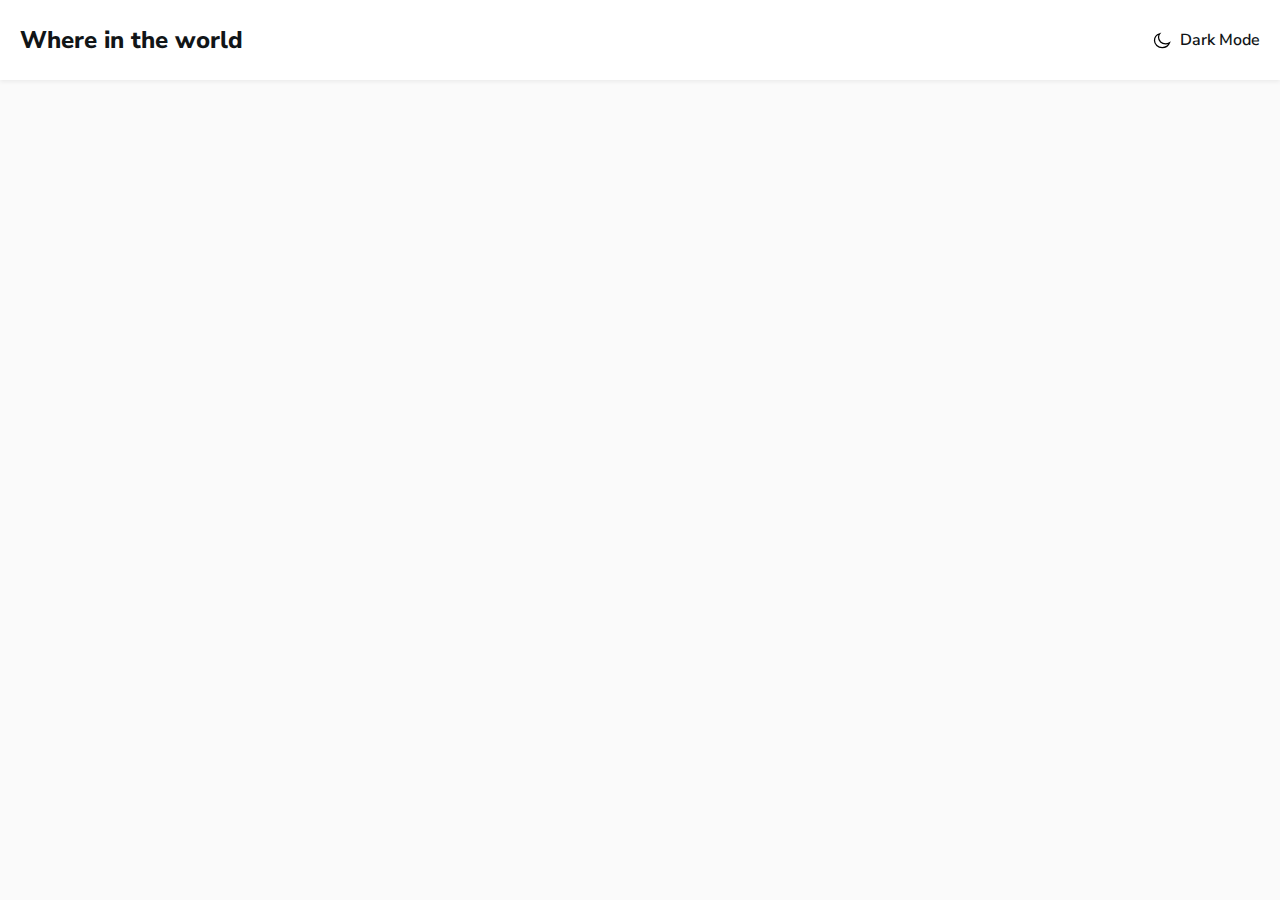
==== index.html @ f59e8380 "Add icon in svg form" ====
<!DOCTYPE html>
<html lang="en">
<head>
    <meta charset="UTF-8">
    <meta http-equiv="X-UA-Compatible" content="IE=edge">
    <meta name="viewport" content="width=device-width, initial-scale=1.0">
    <title>Project</title>

    <!-- Styles -->
    <link rel="stylesheet" href="css/normalize.css">
    <link rel="stylesheet" href="css/styles.css">

    <!-- FONTS -->
    <link rel="preconnect" href="https://fonts.googleapis.com">
    <link rel="preconnect" href="https://fonts.gstatic.com" crossorigin>
    <link href="https://fonts.googleapis.com/css2?family=Nunito+Sans:opsz,wght@6..12,300;6..12,400;6..12,600;6..12,800&display=swap" rel="stylesheet">

</head>
<body>
    
    <!-- SITE-HEADER -->
    <header class="site-header">
        <div class="site-header-container container">
            <a class="site-header-logo" href="index.html">Where in the world</a>
            <button class="site-header-theme-toggler" type="button">
                <span class="site-header-theme-toggler-inner">
                    <svg class="site-header-theme-toggler-icon" width="20" height="20" viewBox="0 0 20 20" xmlns="http://www.w3.org/2000/svg">
                        <path fill-rule="evenodd" clip-rule="evenodd" d="M13.5532 13.815C9.66857 13.815 6.51929 10.9278 6.51929 7.36821C6.51929 6.0253 6.96679 4.78158 7.73143 3.75C4.69036 4.69515 2.5 7.33122 2.5 10.4381C2.5 14.3385 5.94929 17.5 10.2036 17.5C13.5929 17.5 16.4696 15.4932 17.5 12.7045C16.375 13.4048 15.0161 13.815 13.5532 13.815Z" fill="white" stroke="currentColor" stroke-width="1.25"/>
                    </svg>
                    <span class="site-header-theme-toggler-text">Dark Mode</span>
                </span>
            </button>
        </div>
    </header>
    <script src="js/main.js"></script>
</body>
</html>
---- css/styles.css ----
/* CUSTOM PROPS */
:root {
    --text-color: #111517;
    --body-bg-color: #fafafa;
    --element-bg-color: #fff;
}


/* GLOBAL STYLES */

html {
    height: 100%;
    box-sizing: border-box;
    scroll-behavior: smooth;
}

*,
*::before,
*::after {
    box-sizing: inherit;
}

body {
    display: flex;
    flex-direction: column;
    height: 100%;
    padding: 0;
    margin: 0;
    font-size: 14px;
    line-height: 16px;
    font-family: "Nunito Sans", "Arial", sans-serif;
    background-color: var(--body-bg-color);
    color: var(--text-color);
}

img {
    max-width: 100%;
    height: auto;
}

a {
    text-decoration: none;
}


/* DARK-MODE */
.dark-mode {
    --body-bg-color: #202C36;
    --element-bg-color: #2B3844;
    --text-color: #fff;
}

/* CONTAINER */

.container {
    width: 100%;
    max-width: 1320px;
    padding-left: 20px;
    padding-right: 20px;
    margin-right: auto;
    margin-left: auto;
}

/* MAIN-CONTENT */

main {
    flex-grow: 1;
}


/* SITE-HEADER */
.site-header {
    padding-top: 24px;
    padding-bottom: 24px;
    background-color: var(--element-bg-color);
    box-shadow: 0px 2px 4px 0px rgba(0, 0, 0, 0.06);
    white-space: nowrap;
}

.site-header-container {
    display: flex;
    justify-content: space-between;
    align-items: center;
}

.site-header-logo {
    color: var(--text-color);
    font-size: 24px;
    font-style: normal;
    font-weight: 800;
    line-height: normal;
}

.site-header-logo:hover {
    opacity: 0.8;
}

.site-header-logo:active {
    opacity: 0.6;
}

.site-header-theme-toggler {
    padding: 0;
    border: 0;
    background-color: transparent;
}

.site-header-theme-toggler:hover {
    opacity: 0.8;
}

.site-header-theme-toggler:active {
    opacity: 0.6;
}

.site-header-theme-toggler-inner {
    display: flex;
    align-items: center;
}

.site-header-theme-toggler-text {
    margin-left: 8px;
    color: var(--text-color);
    font-size: 16px;
    font-style: normal;
    font-weight: 600;
    line-height: normal;
    cursor: pointer;
}
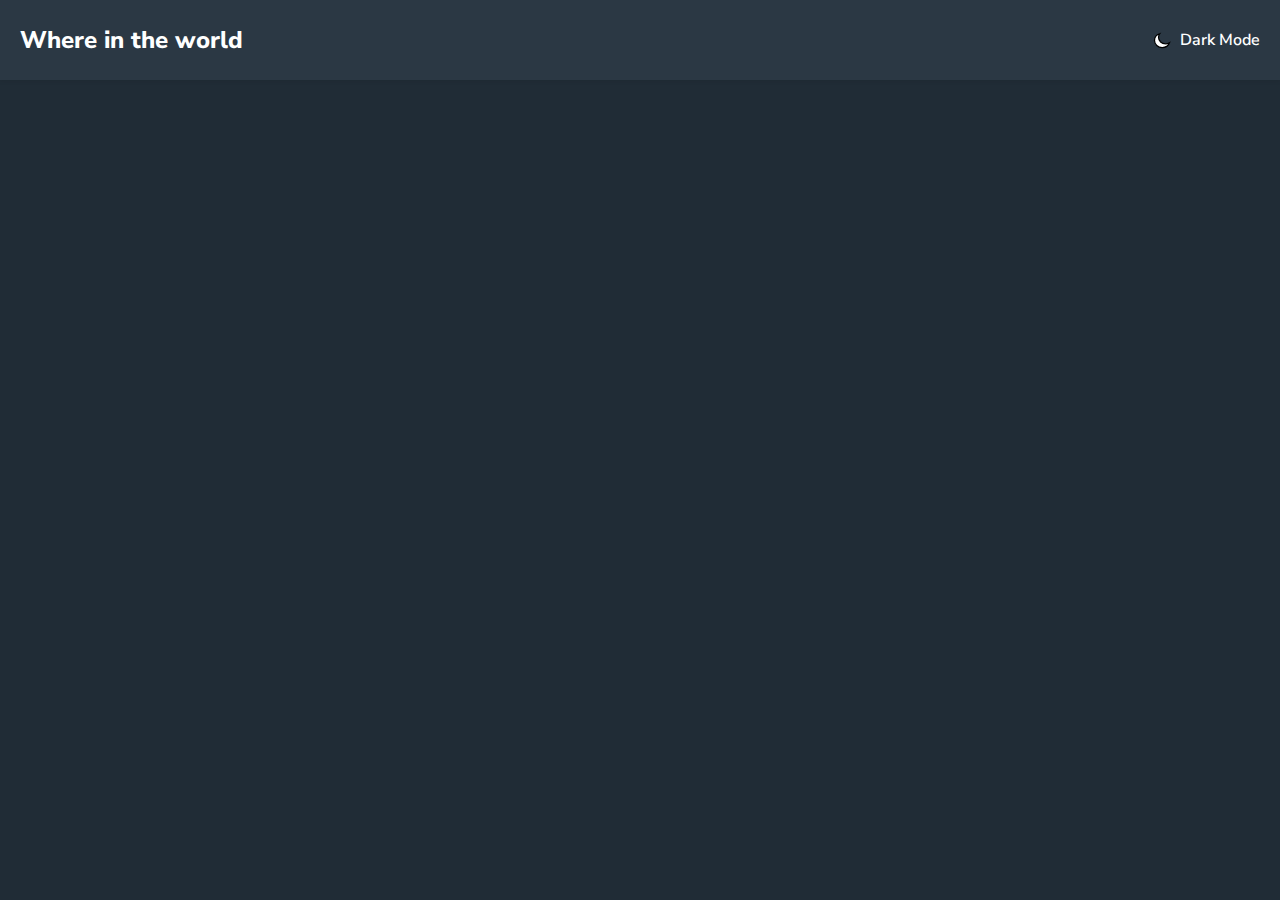
==== commit a491697b: "Toggle dark-theme on site-header-theme-toggler click" ====
--- a/index.html
+++ b/index.html
@@ -16,7 +16,7 @@
     <link href="https://fonts.googleapis.com/css2?family=Nunito+Sans:opsz,wght@6..12,300;6..12,400;6..12,600;6..12,800&display=swap" rel="stylesheet">
 
 </head>
-<body>
+<body class="dark-mode">
     
     <!-- SITE-HEADER -->
     <header class="site-header">
@@ -25,7 +25,7 @@
             <button class="site-header-theme-toggler" type="button">
                 <span class="site-header-theme-toggler-inner">
                     <svg class="site-header-theme-toggler-icon" width="20" height="20" viewBox="0 0 20 20" xmlns="http://www.w3.org/2000/svg">
-                        <path fill-rule="evenodd" clip-rule="evenodd" d="M13.5532 13.815C9.66857 13.815 6.51929 10.9278 6.51929 7.36821C6.51929 6.0253 6.96679 4.78158 7.73143 3.75C4.69036 4.69515 2.5 7.33122 2.5 10.4381C2.5 14.3385 5.94929 17.5 10.2036 17.5C13.5929 17.5 16.4696 15.4932 17.5 12.7045C16.375 13.4048 15.0161 13.815 13.5532 13.815Z" fill="white" stroke="currentColor" stroke-width="1.25"/>
+                        <path fill-rule="evenodd" clip-rule="evenodd" d="M13.5532 13.815C9.66857 13.815 6.51929 10.9278 6.51929 7.36821C6.51929 6.0253 6.96679 4.78158 7.73143 3.75C4.69036 4.69515 2.5 7.33122 2.5 10.4381C2.5 14.3385 5.94929 17.5 10.2036 17.5C13.5929 17.5 16.4696 15.4932 17.5 12.7045C16.375 13.4048 15.0161 13.815 13.5532 13.815Z" fill="#fff" stroke="currentColor" stroke-width="1.25"/>
                     </svg>
                     <span class="site-header-theme-toggler-text">Dark Mode</span>
                 </span>
--- a/css/styles.css
+++ b/css/styles.css
@@ -31,6 +31,8 @@
     font-family: "Nunito Sans", "Arial", sans-serif;
     background-color: var(--body-bg-color);
     color: var(--text-color);
+    transition: background-color 0.4s ease,
+        color 0.4s ease;
 }
 
 img {
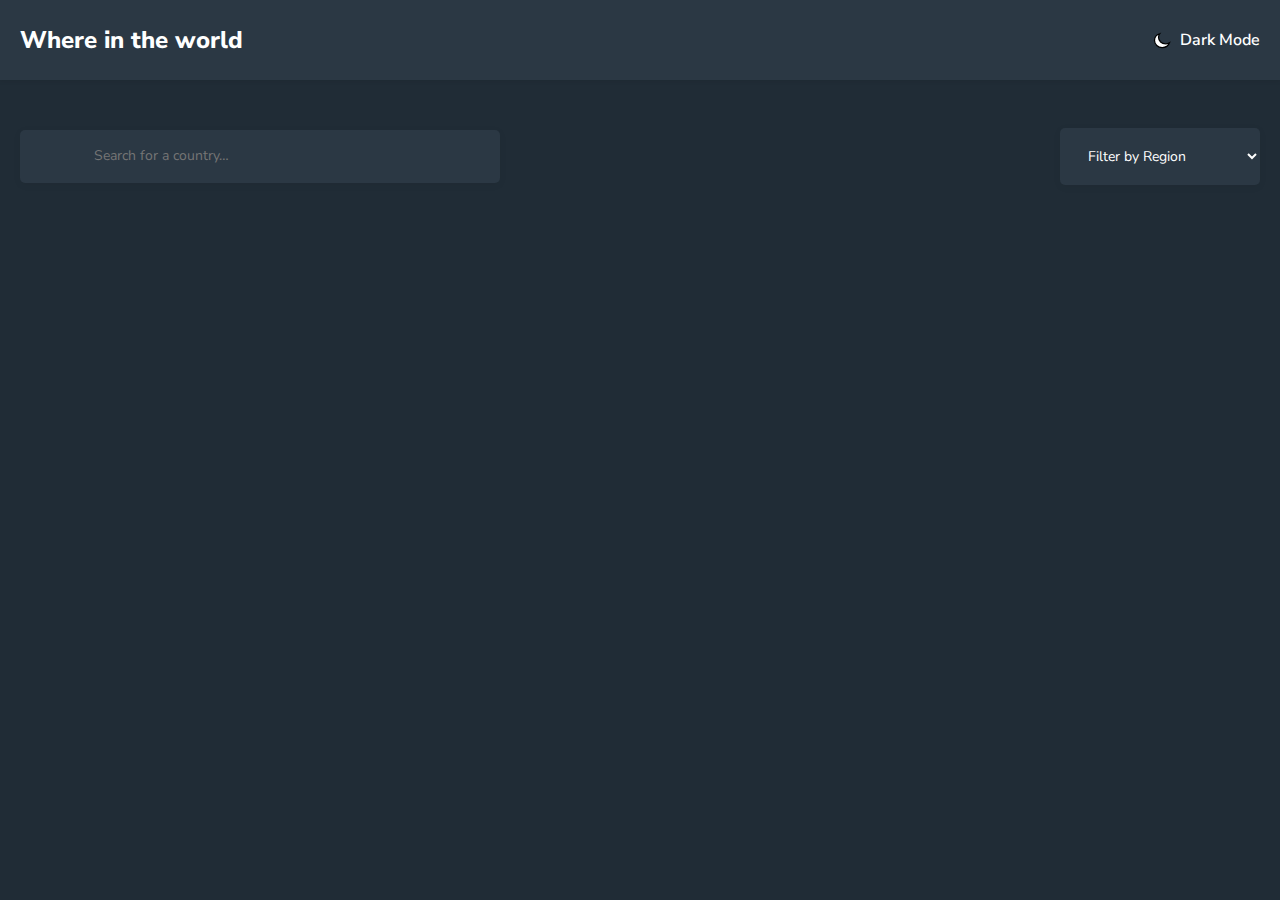
==== commit 6bcd70cf: "Add filters form" ====
--- a/index.html
+++ b/index.html
@@ -32,6 +32,24 @@
             </button>
         </div>
     </header>
+
+
+    <!-- MAIN-CONTENT -->
+    <main class="main-content">
+        <div class="container">
+            <form class="filters" action="https://echo.htmlacademy.ru" method="get">
+                <input class="filters-search-input" type="search" name="search" placeholder="Search for a country…" aria-label="Country-name" required>
+                <select class="filters-region-select" name="region"aria-label="Regions">
+                    <option selected disabled>Filter by Region</option>
+                    <option value="Africa">Africa</option>
+                    <option value="America">America</option>
+                    <option value="Asia">Asia</option>
+                    <option value="Europe">Europe</option>
+                    <option value="Oceania">Oceania</option>
+                </select>
+            </form>
+        </div>
+    </main>
     <script src="js/main.js"></script>
 </body>
 </html>--- a/css/styles.css
+++ b/css/styles.css
@@ -67,6 +67,8 @@
 
 main {
     flex-grow: 1;
+    padding-top: 48px;
+    padding-bottom: 48px;
 }
 
 
@@ -128,4 +130,32 @@
     font-weight: 600;
     line-height: normal;
     cursor: pointer;
+}
+
+
+/* FILTERS */
+.filters {
+    display: flex;
+    align-items: center;
+    justify-content: space-between;
+}
+
+.filters-search-input {
+    min-width: 480px;
+    padding: 18px 74px;
+    border-radius: 5px;
+    box-shadow: 0px 2px 9px 0px rgba(0, 0, 0, 0.05);
+    border: 0;
+    color: var(--text-color);
+    background-color: var(--element-bg-color);
+}
+
+.filters-region-select {
+    min-width: 200px;
+    padding: 18px 24px;
+    border: 0;
+    border-radius: 5px;
+    box-shadow: 0px 2px 9px 0px rgba(0, 0, 0, 0.05);
+    color: var(--text-color);
+    background-color: var(--element-bg-color);
 }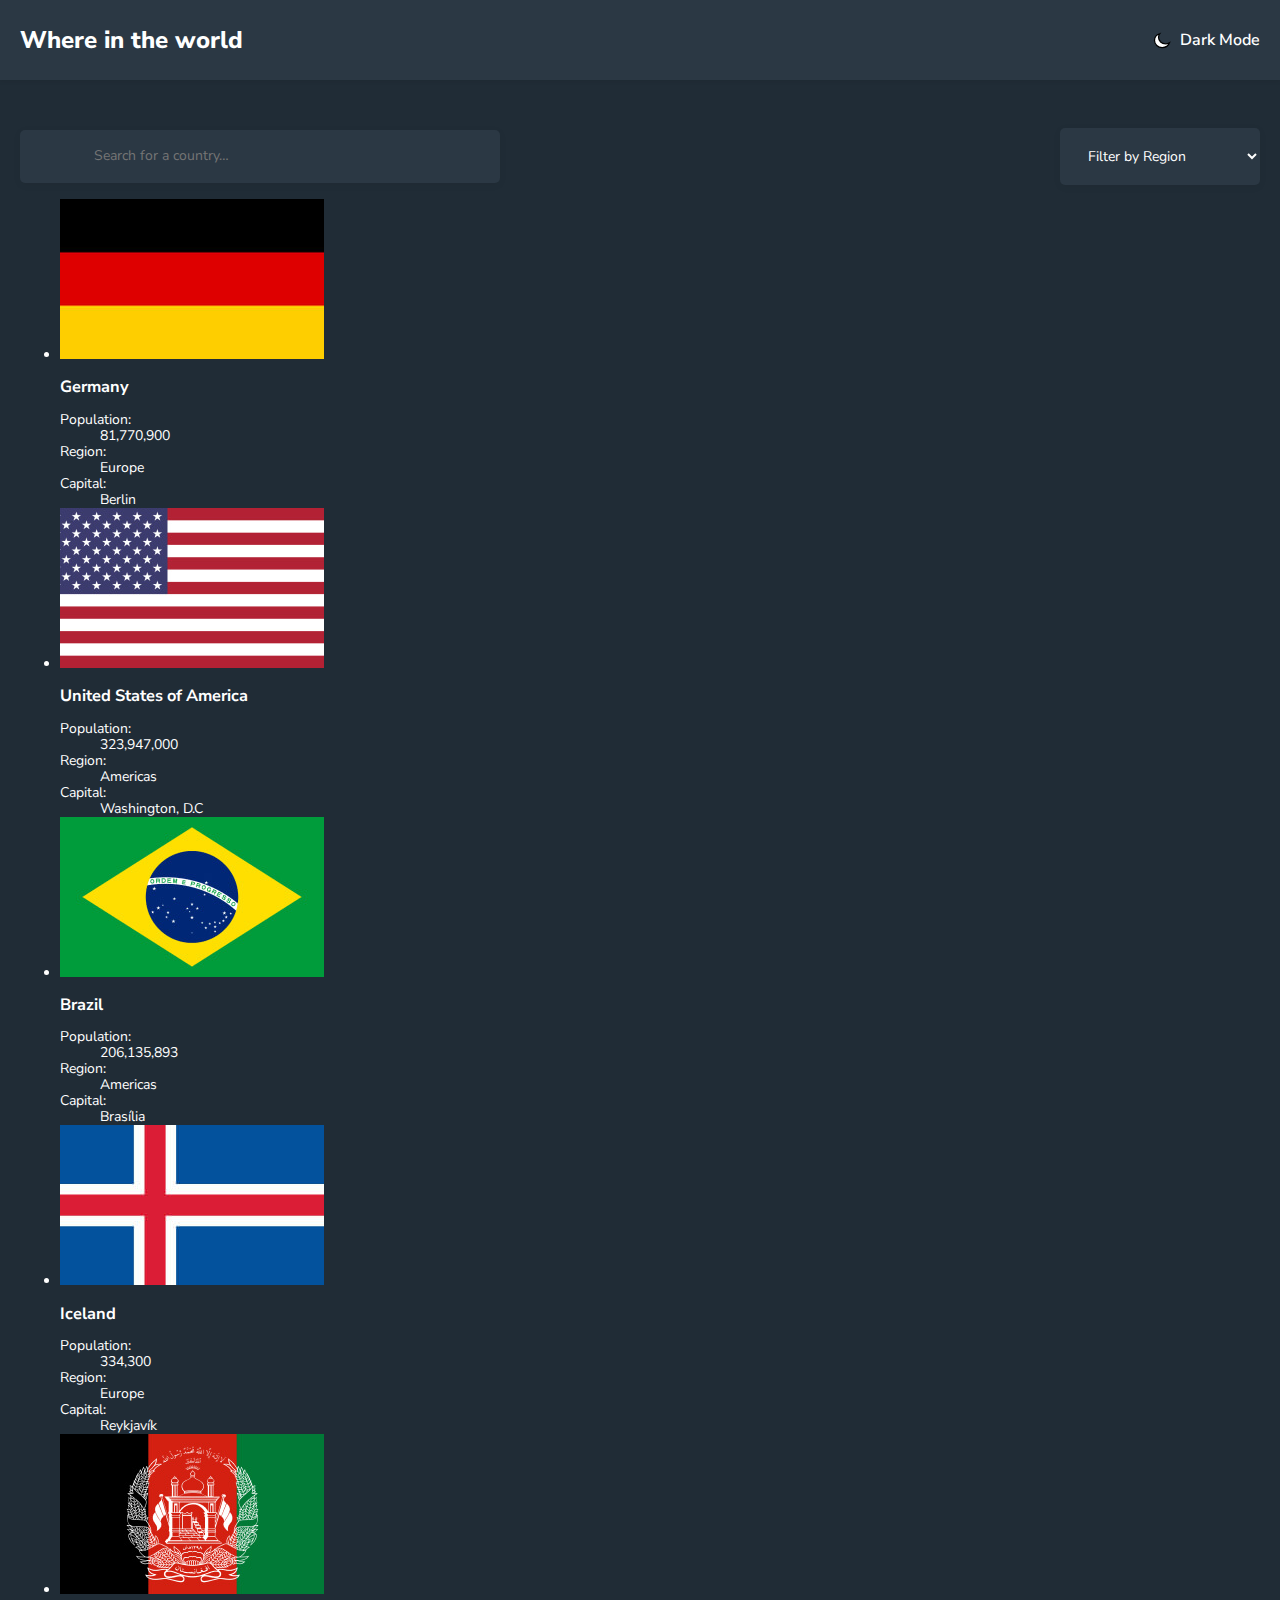
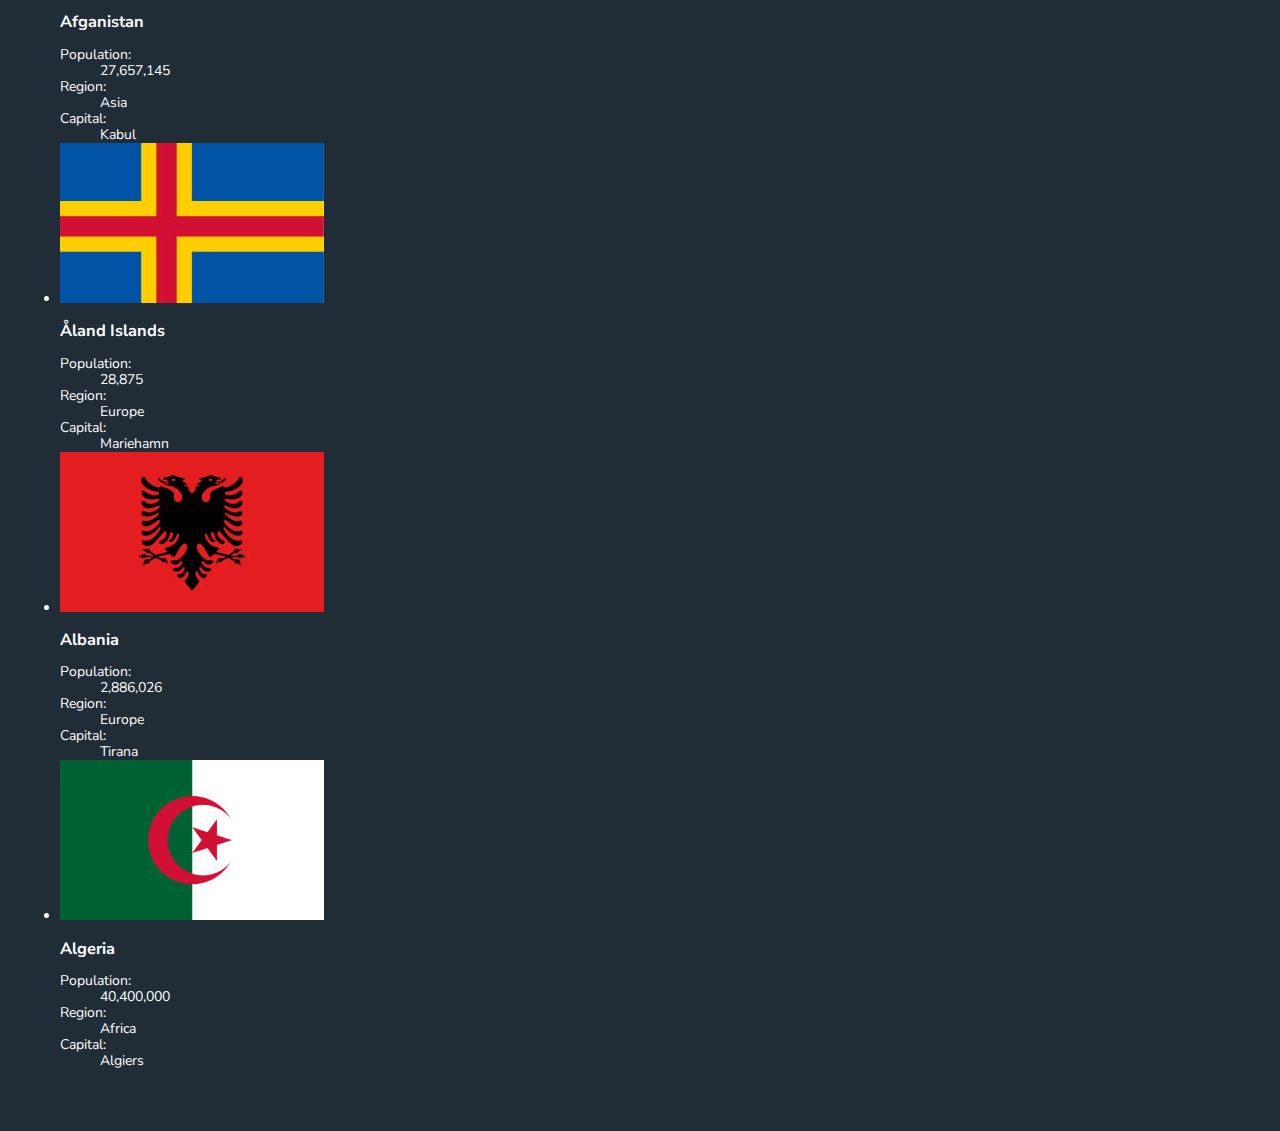
==== commit 3bb24fc0: "Add some part of index-cuntries section" ====
--- a/index.html
+++ b/index.html
@@ -14,9 +14,9 @@
     <link rel="preconnect" href="https://fonts.googleapis.com">
     <link rel="preconnect" href="https://fonts.gstatic.com" crossorigin>
     <link href="https://fonts.googleapis.com/css2?family=Nunito+Sans:opsz,wght@6..12,300;6..12,400;6..12,600;6..12,800&display=swap" rel="stylesheet">
-
 </head>
 <body class="dark-mode">
+    
     
     <!-- SITE-HEADER -->
     <header class="site-header">
@@ -37,17 +37,202 @@
     <!-- MAIN-CONTENT -->
     <main class="main-content">
         <div class="container">
-            <form class="filters" action="https://echo.htmlacademy.ru" method="get">
-                <input class="filters-search-input" type="search" name="search" placeholder="Search for a country…" aria-label="Country-name" required>
-                <select class="filters-region-select" name="region"aria-label="Regions">
-                    <option selected disabled>Filter by Region</option>
-                    <option value="Africa">Africa</option>
-                    <option value="America">America</option>
-                    <option value="Asia">Asia</option>
-                    <option value="Europe">Europe</option>
-                    <option value="Oceania">Oceania</option>
-                </select>
-            </form>
+            <section>
+                <form class="filters" action="https://echo.htmlacademy.ru" method="get">
+                    <input class="filters-search-input" type="search" name="search" placeholder="Search for a country…" aria-label="Country-name" required>
+                    <select class="filters-region-select" name="region"aria-label="Regions">
+                        <option selected disabled>Filter by Region</option>
+                        <option value="Africa">Africa</option>
+                        <option value="America">America</option>
+                        <option value="Asia">Asia</option>
+                        <option value="Europe">Europe</option>
+                        <option value="Oceania">Oceania</option>
+                    </select>
+                </form>
+            </section>
+
+            
+            <!-- INDEX-COUNTRIES -->
+            <section class="index-countries">
+                <ul class="index-countries-list">
+                    <li class="index-countries-item">
+                        <div class="index-country">
+                            <img class="index-country-flag" src="img/germany.jpg" alt="Germany" width="264" height="160" srcset="img/germany.jpg 1x, img/germany@2x.jpg 2x">
+                            <div class="index-country-info">
+                                <h3 class="index-country-name">Germany</h3>
+                                <dl class="index-country-details">
+                                    <div class="index-country-details-item">
+                                        <dt class="index-country-details-title">Population:</dt>
+                                        <dd class="index-country-details-value">81,770,900</dd>
+                                    </div>
+                                    <div class="index-country-details-item">
+                                        <dt class="index-country-details-title">Region:</dt>
+                                        <dd class="index-country-details-value">Europe</dd>
+                                    </div>
+                                    <div class="index-country-details-item">
+                                        <dt class="index-country-details-title">Capital:</dt>
+                                        <dd class="index-country-details-value">Berlin</dd>
+                                    </div>
+                                </dl>
+                            </div>
+                        </div>
+                    </li>
+                    <li class="index-countries-item">
+                        <div class="index-country">
+                            <img class="index-country-flag" src="img/usa.jpg" alt="USA" width="264" height="160" srcset="img/usa.jpg 1x, img/usa@2x.jpg 2x">
+                            <div class="index-country-info">
+                                <h3 class="index-country-name">United States of America</h3>
+                                <dl class="index-country-details">
+                                    <div class="index-country-details-item">
+                                        <dt class="index-country-details-title">Population:</dt>
+                                        <dd class="index-country-details-value">323,947,000</dd>
+                                    </div>
+                                    <div class="index-country-details-item">
+                                        <dt class="index-country-details-title">Region:</dt>
+                                        <dd class="index-country-details-value">Americas</dd>
+                                    </div>
+                                    <div class="index-country-details-item">
+                                        <dt class="index-country-details-title">Capital:</dt>
+                                        <dd class="index-country-details-value">Washington, D.C</dd>
+                                    </div>
+                                </dl>
+                            </div>
+                        </div>
+                    </li>
+                    <li class="index-countries-item">
+                        <div class="index-country">
+                            <img class="index-country-flag" src="img/brazil.jpg" alt="Brazil" width="264" height="160" srcset="img/brazil.jpg 1x, img/brazil@2x.jpg 2x">
+                            <div class="index-country-info">
+                                <h3 class="index-country-name">Brazil</h3>
+                                <dl class="index-country-details">
+                                    <div class="index-country-details-item">
+                                        <dt class="index-country-details-title">Population:</dt>
+                                        <dd class="index-country-details-value">206,135,893</dd>
+                                    </div>
+                                    <div class="index-country-details-item">
+                                        <dt class="index-country-details-title">Region:</dt>
+                                        <dd class="index-country-details-value">Americas</dd>
+                                    </div>
+                                    <div class="index-country-details-item">
+                                        <dt class="index-country-details-title">Capital:</dt>
+                                        <dd class="index-country-details-value">Brasília</dd>
+                                    </div>
+                                </dl>
+                            </div>
+                        </div>
+                    </li>
+                    <li class="index-countries-item">
+                        <div class="index-country">
+                            <img class="index-country-flag" src="img/iceland.jpg" alt="Iceland" width="264" height="160" srcset="img/iceland.jpg 1x, img/iceland@2x.jpg 2x">
+                            <div class="index-country-info">
+                                <h3 class="index-country-name">Iceland</h3>
+                                <dl class="index-country-details">
+                                    <div class="index-country-details-item">
+                                        <dt class="index-country-details-title">Population:</dt>
+                                        <dd class="index-country-details-value">334,300</dd>
+                                    </div>
+                                    <div class="index-country-details-item">
+                                        <dt class="index-country-details-title">Region:</dt>
+                                        <dd class="index-country-details-value">Europe</dd>
+                                    </div>
+                                    <div class="index-country-details-item">
+                                        <dt class="index-country-details-title">Capital:</dt>
+                                        <dd class="index-country-details-value">Reykjavík</dd>
+                                    </div>
+                                </dl>
+                            </div>
+                        </div>
+                    </li>
+                    <li class="index-countries-item">
+                        <div class="index-country">
+                            <img class="index-country-flag" src="img/afghanistan.jpg" alt="Afganistan" width="264" height="160" srcset="img/afghanistan.jpg 1x, img/afghanistan@2x.jpg 2x">
+                            <div class="index-country-info">
+                                <h3 class="index-country-name">Afganistan</h3>
+                                <dl class="index-country-details">
+                                    <div class="index-country-details-item">
+                                        <dt class="index-country-details-title">Population:</dt>
+                                        <dd class="index-country-details-value">27,657,145</dd>
+                                    </div>
+                                    <div class="index-country-details-item">
+                                        <dt class="index-country-details-title">Region:</dt>
+                                        <dd class="index-country-details-value">Asia</dd>
+                                    </div>
+                                    <div class="index-country-details-item">
+                                        <dt class="index-country-details-title">Capital:</dt>
+                                        <dd class="index-country-details-value">Kabul</dd>
+                                    </div>
+                                </dl>
+                            </div>
+                        </div>
+                    </li>
+                    <li class="index-countries-item">
+                        <div class="index-country">
+                            <img class="index-country-flag" src="img/aland-island.jpg" alt="Åland Islands" width="264" height="160" srcset="img/aland-island.jpg 1x, img/aland-island@2x.jpg 2x">
+                            <div class="index-country-info">
+                                <h3 class="index-country-name">Åland Islands</h3>
+                                <dl class="index-country-details">
+                                    <div class="index-country-details-item">
+                                        <dt class="index-country-details-title">Population:</dt>
+                                        <dd class="index-country-details-value">28,875</dd>
+                                    </div>
+                                    <div class="index-country-details-item">
+                                        <dt class="index-country-details-title">Region:</dt>
+                                        <dd class="index-country-details-value">Europe</dd>
+                                    </div>
+                                    <div class="index-country-details-item">
+                                        <dt class="index-country-details-title">Capital:</dt>
+                                        <dd class="index-country-details-value">Mariehamn</dd>
+                                    </div>
+                                </dl>
+                            </div>
+                        </div>
+                    </li>
+                    <li class="index-countries-item">
+                        <div class="index-country">
+                            <img class="index-country-flag" src="img/albania.jpg" alt="Albania" width="264" height="160" srcset="img/albania.jpg 1x, img/albania@2x.jpg 2x">
+                            <div class="index-country-info">
+                                <h3 class="index-country-name">Albania</h3>
+                                <dl class="index-country-details">
+                                    <div class="index-country-details-item">
+                                        <dt class="index-country-details-title">Population:</dt>
+                                        <dd class="index-country-details-value">2,886,026</dd>
+                                    </div>
+                                    <div class="index-country-details-item">
+                                        <dt class="index-country-details-title">Region:</dt>
+                                        <dd class="index-country-details-value">Europe</dd>
+                                    </div>
+                                    <div class="index-country-details-item">
+                                        <dt class="index-country-details-title">Capital:</dt>
+                                        <dd class="index-country-details-value">Tirana</dd>
+                                    </div>
+                                </dl>
+                            </div>
+                        </div>
+                    </li>
+                    <li class="index-countries-item">
+                        <div class="index-country">
+                            <img class="index-country-flag" src="img/algeria.jpg" alt="Algeria" width="264" height="160" srcset="img/algeria.jpg 1x, img/algeria@2x.jpg 2x">
+                            <div class="index-country-info">
+                                <h3 class="index-country-name">Algeria</h3>
+                                <dl class="index-country-details">
+                                    <div class="index-country-details-item">
+                                        <dt class="index-country-details-title">Population:</dt>
+                                        <dd class="index-country-details-value">40,400,000</dd>
+                                    </div>
+                                    <div class="index-country-details-item">
+                                        <dt class="index-country-details-title">Region:</dt>
+                                        <dd class="index-country-details-value">Africa</dd>
+                                    </div>
+                                    <div class="index-country-details-item">
+                                        <dt class="index-country-details-title">Capital:</dt>
+                                        <dd class="index-country-details-value">Algiers</dd>
+                                    </div>
+                                </dl>
+                            </div>
+                        </div>
+                    </li>
+                </ul>
+            </section>
         </div>
     </main>
     <script src="js/main.js"></script>
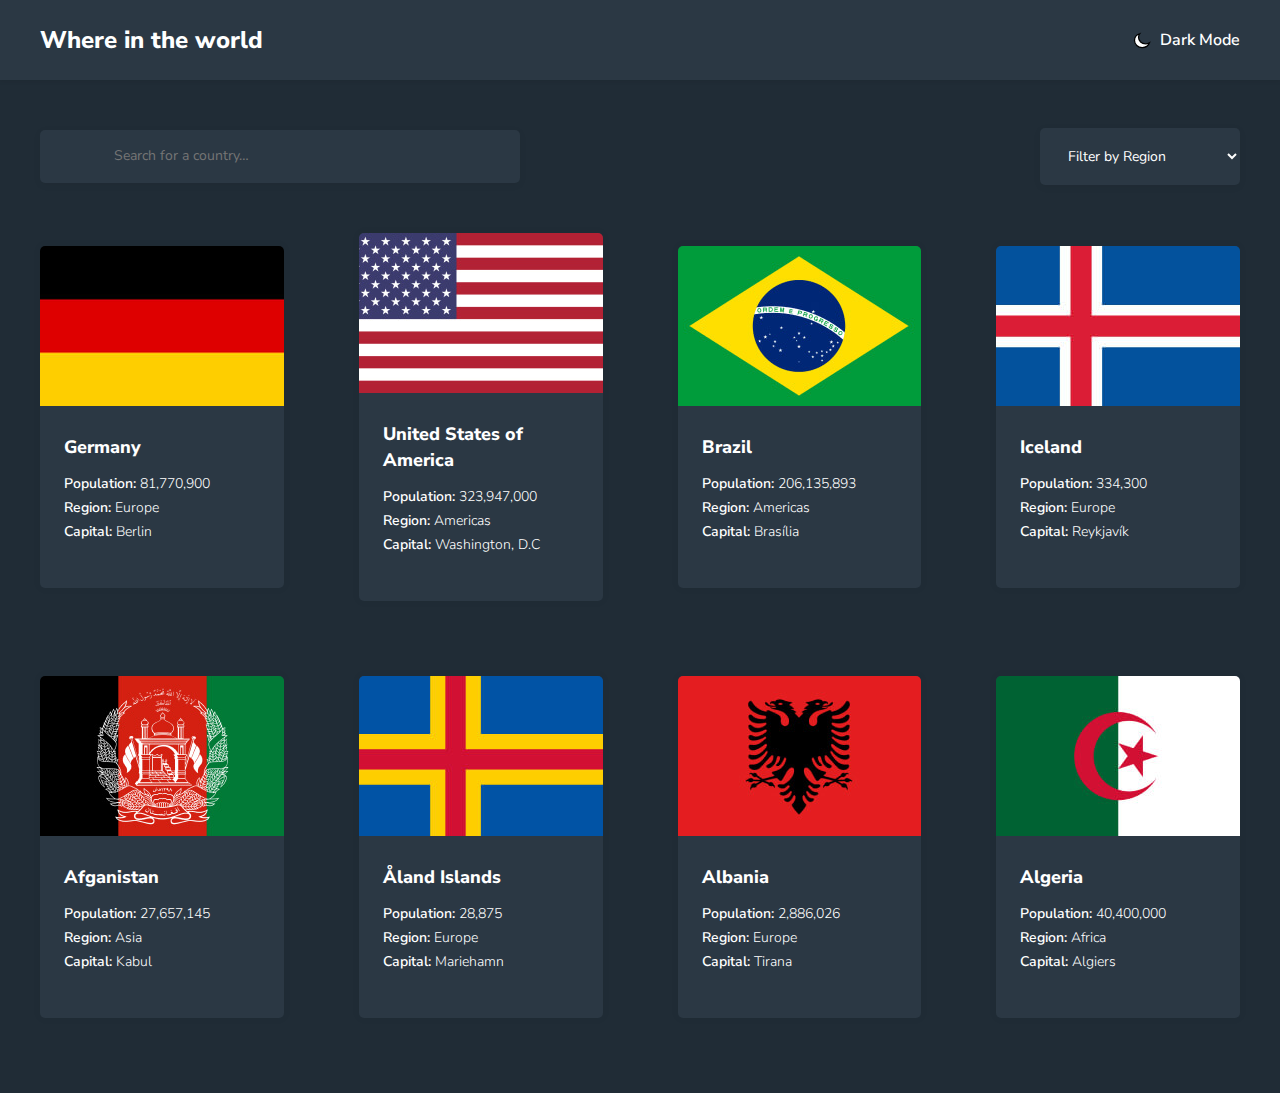
==== commit aca13962: "Finish index-countries section" ====
--- a/index.html
+++ b/index.html
@@ -59,7 +59,9 @@
                         <div class="index-country">
                             <img class="index-country-flag" src="img/germany.jpg" alt="Germany" width="264" height="160" srcset="img/germany.jpg 1x, img/germany@2x.jpg 2x">
                             <div class="index-country-info">
-                                <h3 class="index-country-name">Germany</h3>
+                                <h3 class="index-country-name">
+                                    <a class="index-country-link" href="country.html">Germany</a>
+                                </h3>
                                 <dl class="index-country-details">
                                     <div class="index-country-details-item">
                                         <dt class="index-country-details-title">Population:</dt>
@@ -81,7 +83,9 @@
                         <div class="index-country">
                             <img class="index-country-flag" src="img/usa.jpg" alt="USA" width="264" height="160" srcset="img/usa.jpg 1x, img/usa@2x.jpg 2x">
                             <div class="index-country-info">
-                                <h3 class="index-country-name">United States of America</h3>
+                                <h3 class="index-country-name">
+                                    <a class="index-country-link" href="country.html">United States of America</a>
+                                </h3>
                                 <dl class="index-country-details">
                                     <div class="index-country-details-item">
                                         <dt class="index-country-details-title">Population:</dt>
@@ -103,7 +107,9 @@
                         <div class="index-country">
                             <img class="index-country-flag" src="img/brazil.jpg" alt="Brazil" width="264" height="160" srcset="img/brazil.jpg 1x, img/brazil@2x.jpg 2x">
                             <div class="index-country-info">
-                                <h3 class="index-country-name">Brazil</h3>
+                                <h3 class="index-country-name">
+                                    <a class="index-country-link" href="country.html">Brazil</a>
+                                </h3>
                                 <dl class="index-country-details">
                                     <div class="index-country-details-item">
                                         <dt class="index-country-details-title">Population:</dt>
@@ -125,7 +131,9 @@
                         <div class="index-country">
                             <img class="index-country-flag" src="img/iceland.jpg" alt="Iceland" width="264" height="160" srcset="img/iceland.jpg 1x, img/iceland@2x.jpg 2x">
                             <div class="index-country-info">
-                                <h3 class="index-country-name">Iceland</h3>
+                                <h3 class="index-country-name">
+                                    <a class="index-country-link" href="country.html">Iceland</a>
+                                </h3>
                                 <dl class="index-country-details">
                                     <div class="index-country-details-item">
                                         <dt class="index-country-details-title">Population:</dt>
@@ -147,7 +155,9 @@
                         <div class="index-country">
                             <img class="index-country-flag" src="img/afghanistan.jpg" alt="Afganistan" width="264" height="160" srcset="img/afghanistan.jpg 1x, img/afghanistan@2x.jpg 2x">
                             <div class="index-country-info">
-                                <h3 class="index-country-name">Afganistan</h3>
+                                <h3 class="index-country-name">
+                                    <a class="index-country-link" href="country.html">Afganistan</a>
+                                </h3>
                                 <dl class="index-country-details">
                                     <div class="index-country-details-item">
                                         <dt class="index-country-details-title">Population:</dt>
@@ -169,7 +179,9 @@
                         <div class="index-country">
                             <img class="index-country-flag" src="img/aland-island.jpg" alt="Åland Islands" width="264" height="160" srcset="img/aland-island.jpg 1x, img/aland-island@2x.jpg 2x">
                             <div class="index-country-info">
-                                <h3 class="index-country-name">Åland Islands</h3>
+                                <h3 class="index-country-name">
+                                    <a class="index-country-link" href="country.html">Åland Islands</a>
+                                </h3>
                                 <dl class="index-country-details">
                                     <div class="index-country-details-item">
                                         <dt class="index-country-details-title">Population:</dt>
@@ -191,7 +203,9 @@
                         <div class="index-country">
                             <img class="index-country-flag" src="img/albania.jpg" alt="Albania" width="264" height="160" srcset="img/albania.jpg 1x, img/albania@2x.jpg 2x">
                             <div class="index-country-info">
-                                <h3 class="index-country-name">Albania</h3>
+                                <h3 class="index-country-name">
+                                    <a class="index-country-link" href="country.html">Albania</a>
+                                </h3>
                                 <dl class="index-country-details">
                                     <div class="index-country-details-item">
                                         <dt class="index-country-details-title">Population:</dt>
@@ -213,7 +227,9 @@
                         <div class="index-country">
                             <img class="index-country-flag" src="img/algeria.jpg" alt="Algeria" width="264" height="160" srcset="img/algeria.jpg 1x, img/algeria@2x.jpg 2x">
                             <div class="index-country-info">
-                                <h3 class="index-country-name">Algeria</h3>
+                                <h3 class="index-country-name">
+                                    <a class="index-country-link" href="country.html">Algeria</a>
+                                </h3>
                                 <dl class="index-country-details">
                                     <div class="index-country-details-item">
                                         <dt class="index-country-details-title">Population:</dt>
--- a/css/styles.css
+++ b/css/styles.css
@@ -56,9 +56,9 @@
 
 .container {
     width: 100%;
-    max-width: 1320px;
-    padding-left: 20px;
-    padding-right: 20px;
+    max-width: 1360px;
+    padding-left: 40px;
+    padding-right: 40px;
     margin-right: auto;
     margin-left: auto;
 }
@@ -138,6 +138,7 @@
     display: flex;
     align-items: center;
     justify-content: space-between;
+    margin-bottom: 48px;
 }
 
 .filters-search-input {
@@ -158,4 +159,82 @@
     box-shadow: 0px 2px 9px 0px rgba(0, 0, 0, 0.05);
     color: var(--text-color);
     background-color: var(--element-bg-color);
+}
+
+
+/* INDEX-COUNTRIES */
+.index-countries-list {
+    display: flex;
+    align-items: center;
+    flex-wrap: wrap;
+    padding: 0;
+    margin: 0;
+    margin-left: -75px;
+    margin-bottom: -75px;
+    list-style: none;
+}
+
+.index-countries-item {
+    width: calc(100% / 4 - 75px);
+    margin-left: 75px;
+    margin-bottom: 75px;
+}
+
+
+/* INDEX-COUNTRY */
+.index-country {
+    border-radius: 5px;
+    overflow: hidden;
+    background-color: var(--element-bg-color);
+    color: var(--text-color);
+    box-shadow: 0px 0px 7px 2px rgba(0, 0, 0, 0.03);
+}
+
+.index-country-flag {
+    width: 100%;
+    height: 160px;
+    object-fit: cover;
+}
+.index-country-info {
+    padding: 24px 24px 48px;
+}
+
+.index-country-name {
+    margin: 0;
+    margin-bottom: 16px;
+    color: var(--text-color);
+    font-size: 18px;
+    font-style: normal;
+    font-weight: 800;
+    line-height: 26px; /* 144.444% */
+}
+
+.index-country-link {
+    color: var(--text-color);
+}
+
+.index-country-details {
+    margin: 0;
+}
+
+.index-country-details-item {
+    display: flex;
+    flex-wrap: wrap;
+    font-size: 14px;
+    font-style: normal;
+    line-height: 16px;
+    color: var(--text-color);
+}
+
+.index-country-details-item:not(:last-child) {
+    margin-bottom: 8px;
+}
+
+.index-country-details-title {
+    font-weight: 600;
+}
+
+.index-country-details-value {
+    margin-left: 4px;
+    font-weight: 300;
 }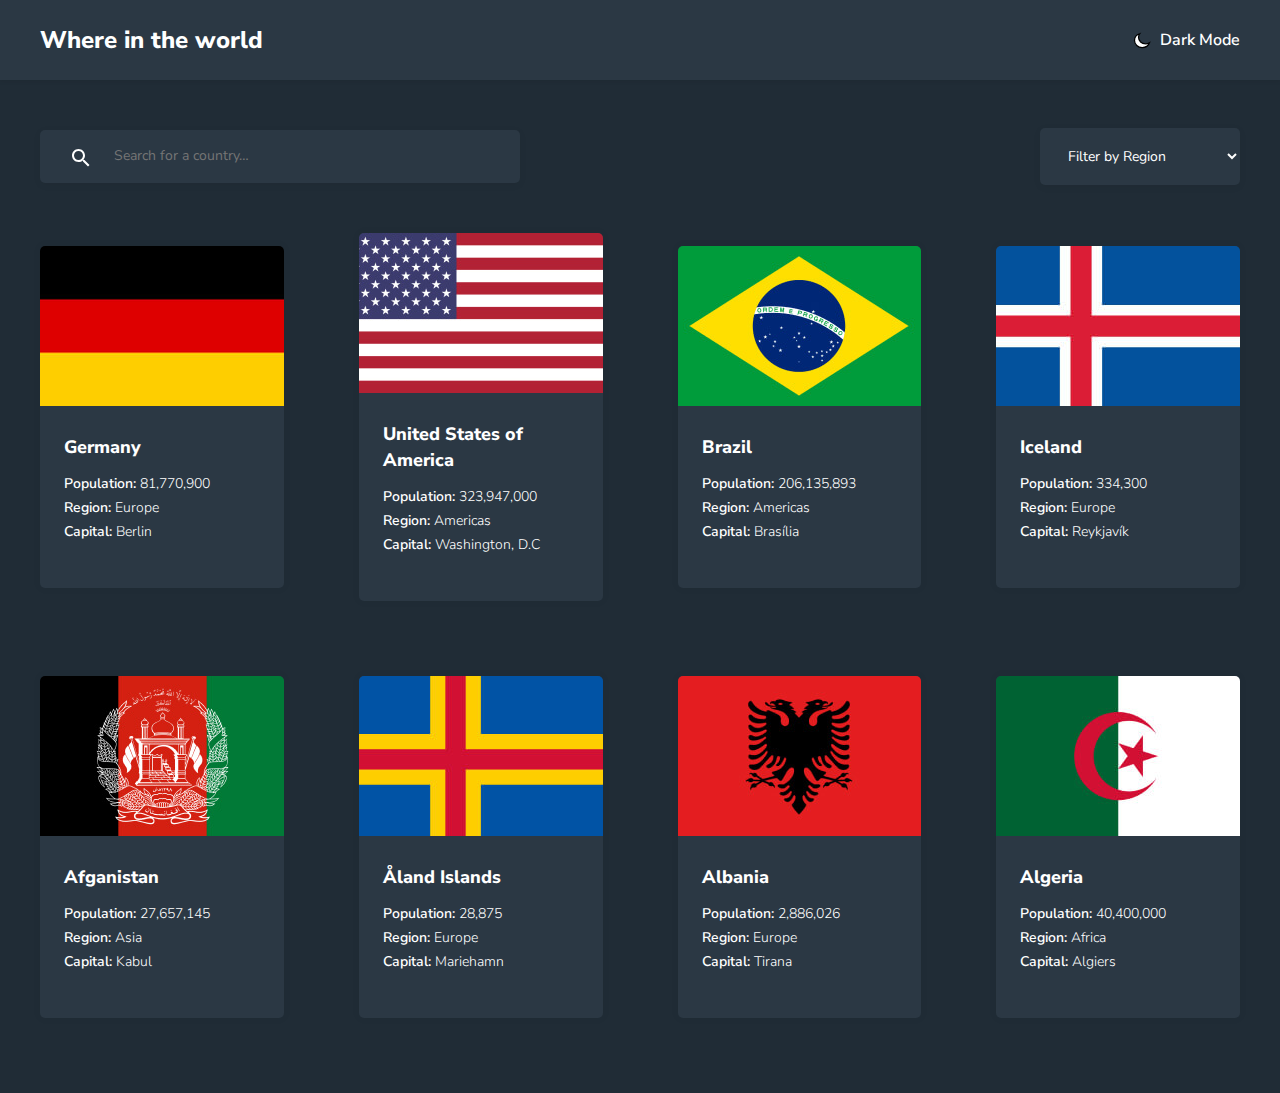
==== commit 62dc5ddc: "Add search-icon to search input" ====
--- a/index.html
+++ b/index.html
@@ -4,7 +4,7 @@
     <meta charset="UTF-8">
     <meta http-equiv="X-UA-Compatible" content="IE=edge">
     <meta name="viewport" content="width=device-width, initial-scale=1.0">
-    <title>Project</title>
+    <title>Countries</title>
 
     <!-- Styles -->
     <link rel="stylesheet" href="css/normalize.css">
@@ -26,7 +26,7 @@
                 <span class="site-header-theme-toggler-inner">
                     <svg class="site-header-theme-toggler-icon" width="20" height="20" viewBox="0 0 20 20" xmlns="http://www.w3.org/2000/svg">
                         <path fill-rule="evenodd" clip-rule="evenodd" d="M13.5532 13.815C9.66857 13.815 6.51929 10.9278 6.51929 7.36821C6.51929 6.0253 6.96679 4.78158 7.73143 3.75C4.69036 4.69515 2.5 7.33122 2.5 10.4381C2.5 14.3385 5.94929 17.5 10.2036 17.5C13.5929 17.5 16.4696 15.4932 17.5 12.7045C16.375 13.4048 15.0161 13.815 13.5532 13.815Z" fill="#fff" stroke="currentColor" stroke-width="1.25"/>
-                    </svg>
+                    </svg>                        
                     <span class="site-header-theme-toggler-text">Dark Mode</span>
                 </span>
             </button>
@@ -39,7 +39,14 @@
         <div class="container">
             <section>
                 <form class="filters" action="https://echo.htmlacademy.ru" method="get">
-                    <input class="filters-search-input" type="search" name="search" placeholder="Search for a country…" aria-label="Country-name" required>
+                    <div class="filters-search-wrapper">
+                        <svg class="filter-search-icon" width="18" height="18" viewBox="0 0 18 18" xmlns="http://www.w3.org/2000/svg">
+                            <g id="search">
+                            <path id="icon-search-black" fill-rule="evenodd" clip-rule="evenodd" d="M12.5 11H11.7L11.4 10.7C12.4 9.6 13 8.1 13 6.5C13 2.9 10.1 0 6.5 0C2.9 0 0 2.9 0 6.5C0 10.1 2.9 13 6.5 13C8.1 13 9.6 12.4 10.7 11.4L11 11.7V12.5L16 17.5L17.5 16L12.5 11ZM6.5 11C4 11 2 9 2 6.5C2 4 4 2 6.5 2C9 2 11 4 11 6.5C11 9 9 11 6.5 11Z" fill="currentColor"/>
+                            </g>
+                            </svg>
+                        <input class="filters-search-input" type="search" name="search" placeholder="Search for a country…" aria-label="Country-name" required>
+                    </div>
                     <select class="filters-region-select" name="region"aria-label="Regions">
                         <option selected disabled>Filter by Region</option>
                         <option value="Africa">Africa</option>
--- a/css/styles.css
+++ b/css/styles.css
@@ -3,6 +3,7 @@
     --text-color: #111517;
     --body-bg-color: #fafafa;
     --element-bg-color: #fff;
+    --transition-duration: 0.4s;
 }
 
 
@@ -31,8 +32,8 @@
     font-family: "Nunito Sans", "Arial", sans-serif;
     background-color: var(--body-bg-color);
     color: var(--text-color);
-    transition: background-color 0.4s ease,
-        color 0.4s ease;
+    transition: background-color var(--transition-duration) ease,
+        color var(--transition-duration) ease;
 }
 
 img {
@@ -71,6 +72,10 @@
     padding-bottom: 48px;
 }
 
+.main-content-inner {
+    padding-top: 80px;
+}
+
 
 /* SITE-HEADER */
 .site-header {
@@ -139,6 +144,17 @@
     align-items: center;
     justify-content: space-between;
     margin-bottom: 48px;
+}
+
+.filters-search-wrapper {
+    position: relative;
+}
+
+.filter-search-icon {
+    position: absolute;
+    top: 19px;
+    left: 32px;
+    pointer-events: none;
 }
 
 .filters-search-input {
@@ -237,4 +253,149 @@
 .index-country-details-value {
     margin-left: 4px;
     font-weight: 300;
-}+}
+
+
+/* COUNTRY-PAGE */
+.country-page-back-wrapper {
+    margin-bottom: 80px;
+}
+
+.country-back-page-link {
+    display: inline-flex;
+    align-items: center;
+    padding: 10px 40px;
+    border-radius: 6px;
+    background-color: var(--element-bg-color);
+    color: var(--text-color);
+    box-shadow: 0px 0px 7px 0px rgba(0, 0, 0, 0.29);
+}
+
+.country-back-page-link:hover {
+    opacity: 0.8;
+}
+.country-back-page-link:active {
+    opacity: 0.6;
+}
+
+.country-back-page-icon {
+    width: 20px;
+    height: 20px;
+    margin-right: 10px;
+}
+
+.country-page-back-text {
+    font-size: 16px;
+    font-style: normal;
+    font-weight: 300;
+    line-height: 20px; /* 125% */
+}
+
+.country-page-flag-info {
+    display: flex;
+}
+
+.country-page-flag {
+    width: 560px;
+    height: 400px;
+    margin-right: 120px;
+    object-fit: cover;
+    border-radius: 10px;
+    box-shadow: 0px 0px 14px 4px rgba(0, 0, 0, 0.1);
+}
+
+.country-page-info {
+    width: 600px;
+    padding-top: 40px;
+}
+
+.country-page-title {
+    margin-top: 0;
+    margin-bottom: 24px;
+    font-size: 32px;
+    font-style: normal;
+    font-weight: 800;
+    line-height: normal;
+}
+
+.country-page-dls-wrapper {
+    display: flex;
+    justify-content: space-between;
+    margin-bottom: 65px;
+}
+
+.country-page-details {
+    width: 250px;
+    margin: 0;
+}
+
+.country-page-details-item {
+    display: flex;
+}
+
+.country-page-details-item:not(:last-child) {
+    margin-bottom: 12px;
+}
+
+.country-page-details-title {
+    font-size: 16px;
+    font-style: normal;
+    font-weight: 600;
+    line-height: 24px;
+}
+
+.country-page-details-value {
+    margin-left: 4px;
+    font-size: 16px;
+    font-style: normal;
+    font-weight: 300;
+    line-height: 24px;
+}
+
+.country-page-border-countries {
+    display: flex;
+    align-items: center;
+}
+
+.country-page-border-countries-heading {
+    margin-top: 0;
+    margin-bottom: 0;
+    margin-right: 15px;
+    font-size: 16px;
+    font-style: normal;
+    font-weight: 600;
+    line-height: 20px; /* 150% */
+}
+
+.country-page-border-countries-list {
+    display: flex;
+    flex-wrap: wrap;
+}
+
+.country-page-border-countries-link {
+    min-width: 96px;
+    padding: 5px 10px;
+    margin-top: 4px;
+    margin-bottom: 4px;
+    background-color: var(--element-bg-color);
+    color: var(--text-color);
+    text-align: center;
+    box-shadow: 0px 0px 4px 1px rgba(0, 0, 0, 0.10);
+    border-radius: 2px;
+    transition: background-color var(--transition-duration) ease
+        color var(--transition-duration) ease;
+}
+
+.country-page-border-countries-link:hover {
+    opacity: 0.8;
+}
+
+.country-page-border-countries-link:active {
+    opacity: 0.6;
+}
+
+.country-page-border-countries-link:not(:last-child) {
+    margin-right: 10px;
+}
+
+
